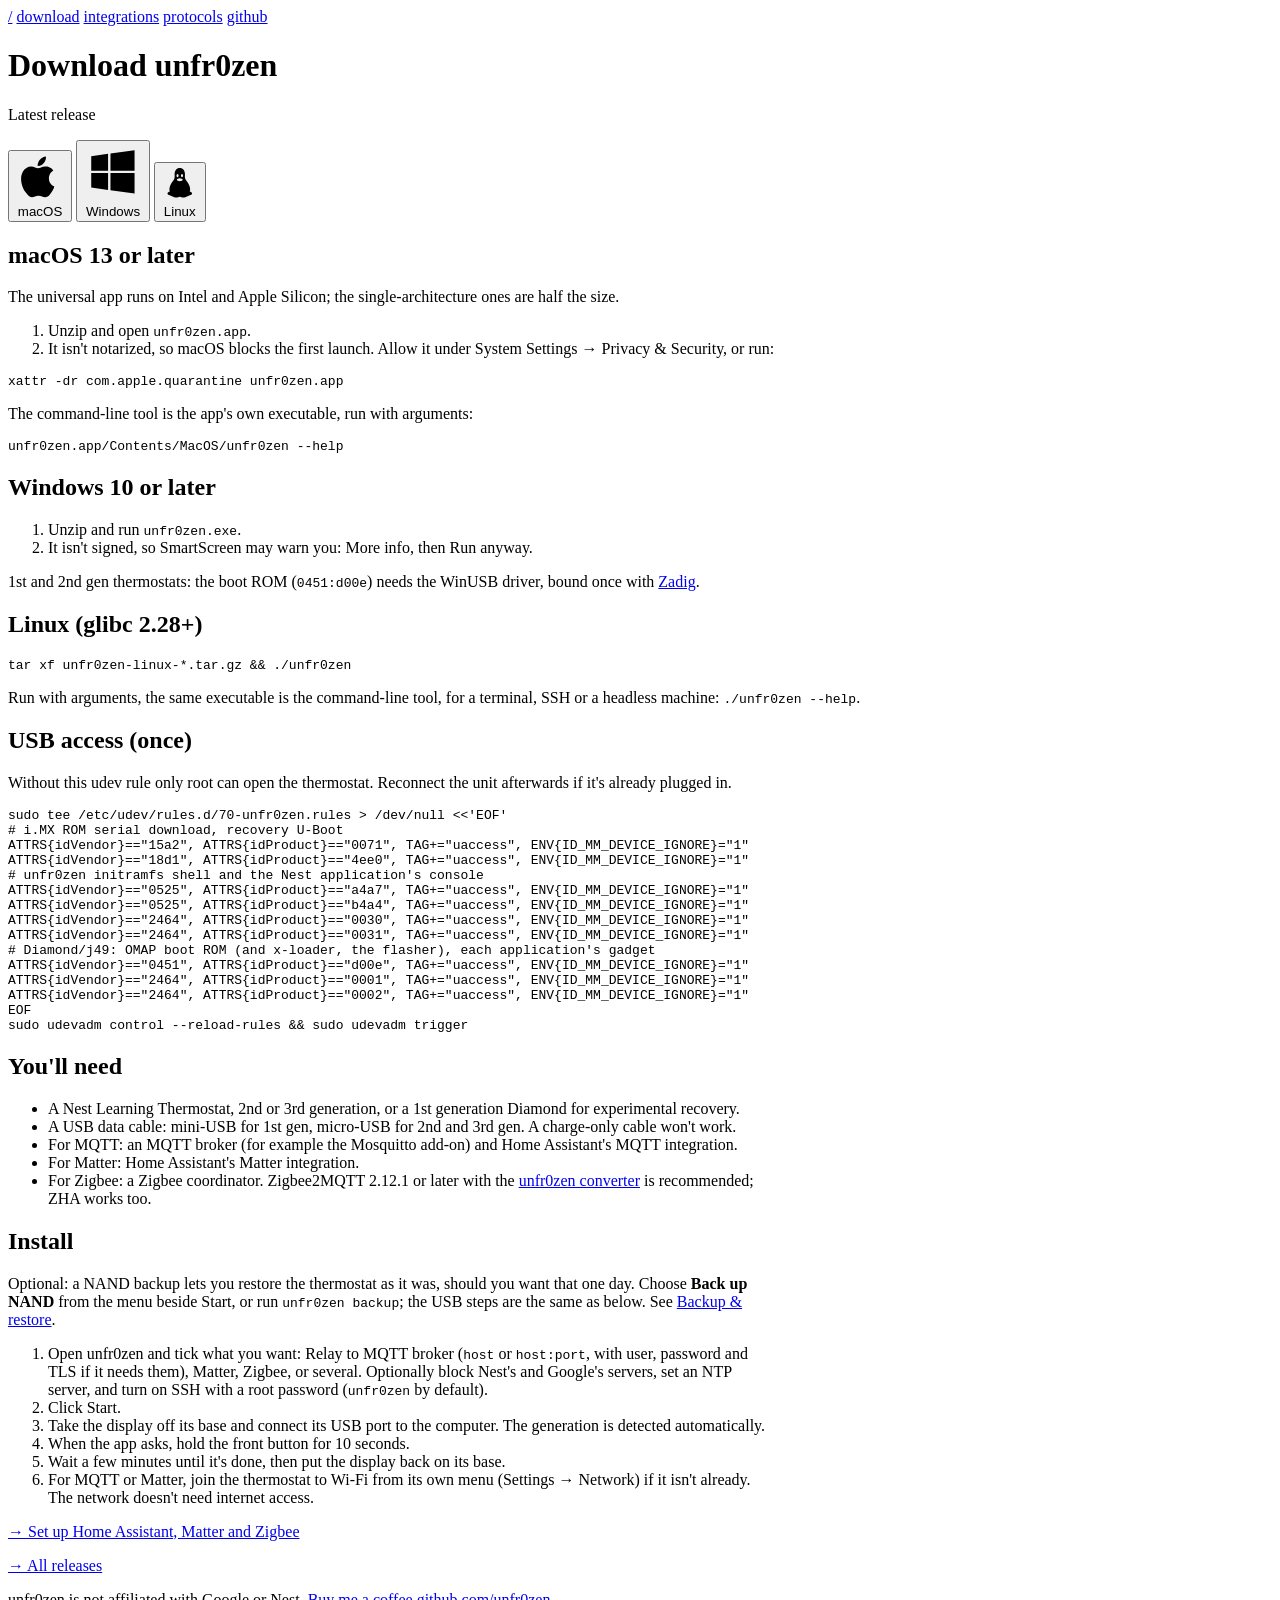
==== download/index.html @ 51fe7f8d "docs: add plausible analytics" ====
<!doctype html>
<html lang="en">
<head>
    <meta charset="utf-8">
    <meta name="viewport" content="width=device-width, initial-scale=1">
    <title>Download · unfr0zen</title>
    <meta name="description" content="Download unfr0zen for Windows, macOS and Linux.">
    <link rel="icon" href="/assets/logo.png">
    <link rel="preconnect" href="https://rsms.me">
    <link rel="stylesheet" href="https://rsms.me/inter/inter.css">
    <link rel="stylesheet" href="/style.css">
    <script async src="https://analytics.unfr0zen.com/js/pa-abmtJ6LBGT69nUpVKESXi.js"></script>
    <script>
      window.plausible=window.plausible||function(){(plausible.q=plausible.q||[]).push(arguments)},plausible.init=plausible.init||function(i){plausible.o=i||{}};
      plausible.init({ endpoint: "https://analytics.unfr0zen.com/api/event" })
    </script>
</head>
<body>
<header>
    <div class="wrap">
        <nav>
            <a href="/">/</a>
            <a href="/download/" class="active">download</a>
            <a href="/integrations/">integrations</a>
            <a href="/protocols/">protocols</a>
            <a href="https://github.com/unfr0zen" target="_blank" rel="noopener">github</a>
        </nav>
    </div>
</header>

<main>
    <div class="os-picker">
        <div class="wrap">
            <h1>Download unfr0zen</h1>
            <p class="version" id="version">Latest release</p>
            <div class="tabs" role="tablist">
                <button class="tab" role="tab" data-os="macos">
                    <svg viewBox="0 0 24 24"><path d="M16.4 12.6c0-2.6 2.1-3.8 2.2-3.9-1.2-1.8-3.1-2-3.7-2-1.6-.2-3.1.9-3.9.9-.8 0-2-.9-3.4-.9-1.7 0-3.3 1-4.2 2.6-1.8 3.1-.5 7.7 1.3 10.2.9 1.2 1.9 2.6 3.2 2.6 1.3-.1 1.8-.8 3.3-.8 1.6 0 2 .8 3.4.8 1.4 0 2.3-1.3 3.1-2.5 1-1.4 1.4-2.8 1.4-2.9-.1 0-2.7-1-2.7-4.1zM13.9 5c.7-.9 1.2-2 1-3.2-1 0-2.3.7-3 1.6-.7.8-1.2 2-1.1 3.1 1.2.1 2.3-.6 3.1-1.5z"/></svg>
                    macOS
                </button>
                <button class="tab" role="tab" data-os="windows">
                    <svg viewBox="0 0 24 24"><path d="M3 5.5 10 4.5v7H3zM11 4.4 21 3v8.5H11zM3 12.5h7v7l-7-1zM11 12.5h10V21l-10-1.4z"/></svg>
                    Windows
                </button>
                <button class="tab" role="tab" data-os="linux">
                    <svg viewBox="0 0 24 24"><path d="M12 2c-2.2 0-3.5 1.8-3.5 4.3 0 1.3.3 2.3-.5 3.6C6.8 11.7 5 13.6 5 16.3c0 .6.1 1.1.3 1.6-.7.3-1.6.6-1.6 1.4 0 1 1.6 1.2 3 1.7 1.2.4 2 1 3 1 .9 0 1.4-.6 2.3-.6s1.4.6 2.3.6c1 0 1.8-.6 3-1 1.4-.5 3-.7 3-1.7 0-.8-.9-1.1-1.6-1.4.2-.5.3-1 .3-1.6 0-2.7-1.8-4.6-3-6.4-.8-1.3-.5-2.3-.5-3.6C15.5 3.8 14.2 2 12 2zm-1.5 4c.4 0 .7.5.7 1.1s-.3 1.1-.7 1.1-.7-.5-.7-1.1.3-1.1.7-1.1zm3 0c.4 0 .7.5.7 1.1s-.3 1.1-.7 1.1-.7-.5-.7-1.1.3-1.1.7-1.1zM12 9c.9 0 2 .6 2 1s-1.1 1-2 1-2-.6-2-1 1.1-1 2-1z"/></svg>
                    Linux
                </button>
            </div>
        </div>
    </div>

    <section class="panel" id="panel-macos">
        <div class="wrap">
            <h2>macOS 13 or later</h2>
            <p>The universal app runs on Intel and Apple Silicon; the single-architecture ones are half the size.</p>
            <div class="files" data-files="macos-universal macos-arm64 macos-x86_64"></div>
            <ol>
                <li>Unzip and open <code>unfr0zen.app</code>.</li>
                <li>It isn't notarized, so macOS blocks the first launch. Allow it under System Settings → Privacy &amp; Security, or run:</li>
            </ol>
            <pre><code>xattr -dr com.apple.quarantine unfr0zen.app</code></pre>
            <p>The command-line tool is the app's own executable, run with arguments:</p>
            <pre><code>unfr0zen.app/Contents/MacOS/unfr0zen --help</code></pre>
        </div>
    </section>

    <section class="panel" id="panel-windows">
        <div class="wrap">
            <h2>Windows 10 or later</h2>
            <div class="files" data-files="windows-x86_64 windows-arm64"></div>
            <ol>
                <li>Unzip and run <code>unfr0zen.exe</code>.</li>
                <li>It isn't signed, so SmartScreen may warn you: More info, then Run anyway.</li>
            </ol>
            <div class="note">1st and 2nd gen thermostats: the boot ROM (<code>0451:d00e</code>) needs the WinUSB driver, bound once with <a href="https://zadig.akeo.ie" target="_blank" rel="noopener">Zadig</a>.</div>
        </div>
    </section>

    <section class="panel" id="panel-linux">
        <div class="wrap">
            <h2>Linux (glibc 2.28+)</h2>
            <div class="files" data-files="linux-x86_64 linux-arm64 linux-riscv64"></div>
            <pre><code>tar xf unfr0zen-linux-*.tar.gz && ./unfr0zen</code></pre>
            <p>Run with arguments, the same executable is the command-line tool, for a terminal, SSH or a headless machine: <code>./unfr0zen --help</code>.</p>
            <h2>USB access (once)</h2>
            <p>Without this udev rule only root can open the thermostat. Reconnect the unit afterwards if it's already plugged in.</p>
            <pre><code>sudo tee /etc/udev/rules.d/70-unfr0zen.rules > /dev/null &lt;&lt;'EOF'
# i.MX ROM serial download, recovery U-Boot
ATTRS{idVendor}=="15a2", ATTRS{idProduct}=="0071", TAG+="uaccess", ENV{ID_MM_DEVICE_IGNORE}="1"
ATTRS{idVendor}=="18d1", ATTRS{idProduct}=="4ee0", TAG+="uaccess", ENV{ID_MM_DEVICE_IGNORE}="1"
# unfr0zen initramfs shell and the Nest application's console
ATTRS{idVendor}=="0525", ATTRS{idProduct}=="a4a7", TAG+="uaccess", ENV{ID_MM_DEVICE_IGNORE}="1"
ATTRS{idVendor}=="0525", ATTRS{idProduct}=="b4a4", TAG+="uaccess", ENV{ID_MM_DEVICE_IGNORE}="1"
ATTRS{idVendor}=="2464", ATTRS{idProduct}=="0030", TAG+="uaccess", ENV{ID_MM_DEVICE_IGNORE}="1"
ATTRS{idVendor}=="2464", ATTRS{idProduct}=="0031", TAG+="uaccess", ENV{ID_MM_DEVICE_IGNORE}="1"
# Diamond/j49: OMAP boot ROM (and x-loader, the flasher), each application's gadget
ATTRS{idVendor}=="0451", ATTRS{idProduct}=="d00e", TAG+="uaccess", ENV{ID_MM_DEVICE_IGNORE}="1"
ATTRS{idVendor}=="2464", ATTRS{idProduct}=="0001", TAG+="uaccess", ENV{ID_MM_DEVICE_IGNORE}="1"
ATTRS{idVendor}=="2464", ATTRS{idProduct}=="0002", TAG+="uaccess", ENV{ID_MM_DEVICE_IGNORE}="1"
EOF
sudo udevadm control --reload-rules && sudo udevadm trigger</code></pre>
        </div>
    </section>

    <section>
        <div class="wrap" style="max-width: 760px;">
            <h2>You'll need</h2>
            <ul>
                <li>A Nest Learning Thermostat, 2nd or 3rd generation, or a 1st generation Diamond for experimental recovery.</li>
                <li>A USB data cable: mini-USB for 1st gen, micro-USB for 2nd and 3rd gen. A charge-only cable won't work.</li>
                <li>For MQTT: an MQTT broker (for example the Mosquitto add-on) and Home Assistant's MQTT integration.</li>
                <li>For Matter: Home Assistant's Matter integration.</li>
                <li>For Zigbee: a Zigbee coordinator. Zigbee2MQTT 2.12.1 or later with the <a href="https://github.com/unfr0zen/unfr0zen/tree/main/integrations/zigbee2mqtt" target="_blank" rel="noopener">unfr0zen converter</a> is recommended; ZHA works too.</li>
            </ul>
            <h2>Install</h2>
            <div class="note">Optional: a NAND backup lets you restore the thermostat as it was, should you want that one day. Choose <b>Back up NAND</b> from the menu beside Start, or run <code>unfr0zen backup</code>; the USB steps are the same as below. See <a href="/integrations/#backup">Backup &amp; restore</a>.</div>
            <ol>
                <li>Open unfr0zen and tick what you want: Relay to MQTT broker (<code>host</code> or <code>host:port</code>, with user, password and TLS if it needs them), Matter, Zigbee, or several. Optionally block Nest's and Google's servers, set an NTP server, and turn on SSH with a root password (<code>unfr0zen</code> by default).</li>
                <li>Click Start.</li>
                <li>Take the display off its base and connect its USB port to the computer. The generation is detected automatically.</li>
                <li>When the app asks, hold the front button for 10 seconds.</li>
                <li>Wait a few minutes until it's done, then put the display back on its base.</li>
                <li>For MQTT or Matter, join the thermostat to Wi-Fi from its own menu (Settings → Network) if it isn't already. The network doesn't need internet access.</li>
            </ol>
            <p><a class="link" href="/integrations/">→ Set up Home Assistant, Matter and Zigbee</a></p>
            <p><a class="link" href="https://github.com/unfr0zen/unfr0zen/releases" target="_blank" rel="noopener">→ All releases</a></p>
        </div>
    </section>
</main>

<footer>
    <div class="wrap">
        <span>unfr0zen is not affiliated with Google or Nest.</span>
        <a href="https://buymeacoffee.com/willtm" target="_blank" rel="noopener">Buy me a coffee</a>
        <a href="https://github.com/unfr0zen" target="_blank" rel="noopener">github.com/unfr0zen</a>
    </div>
</footer>
<script src="/download.js"></script>
</body>
</html>
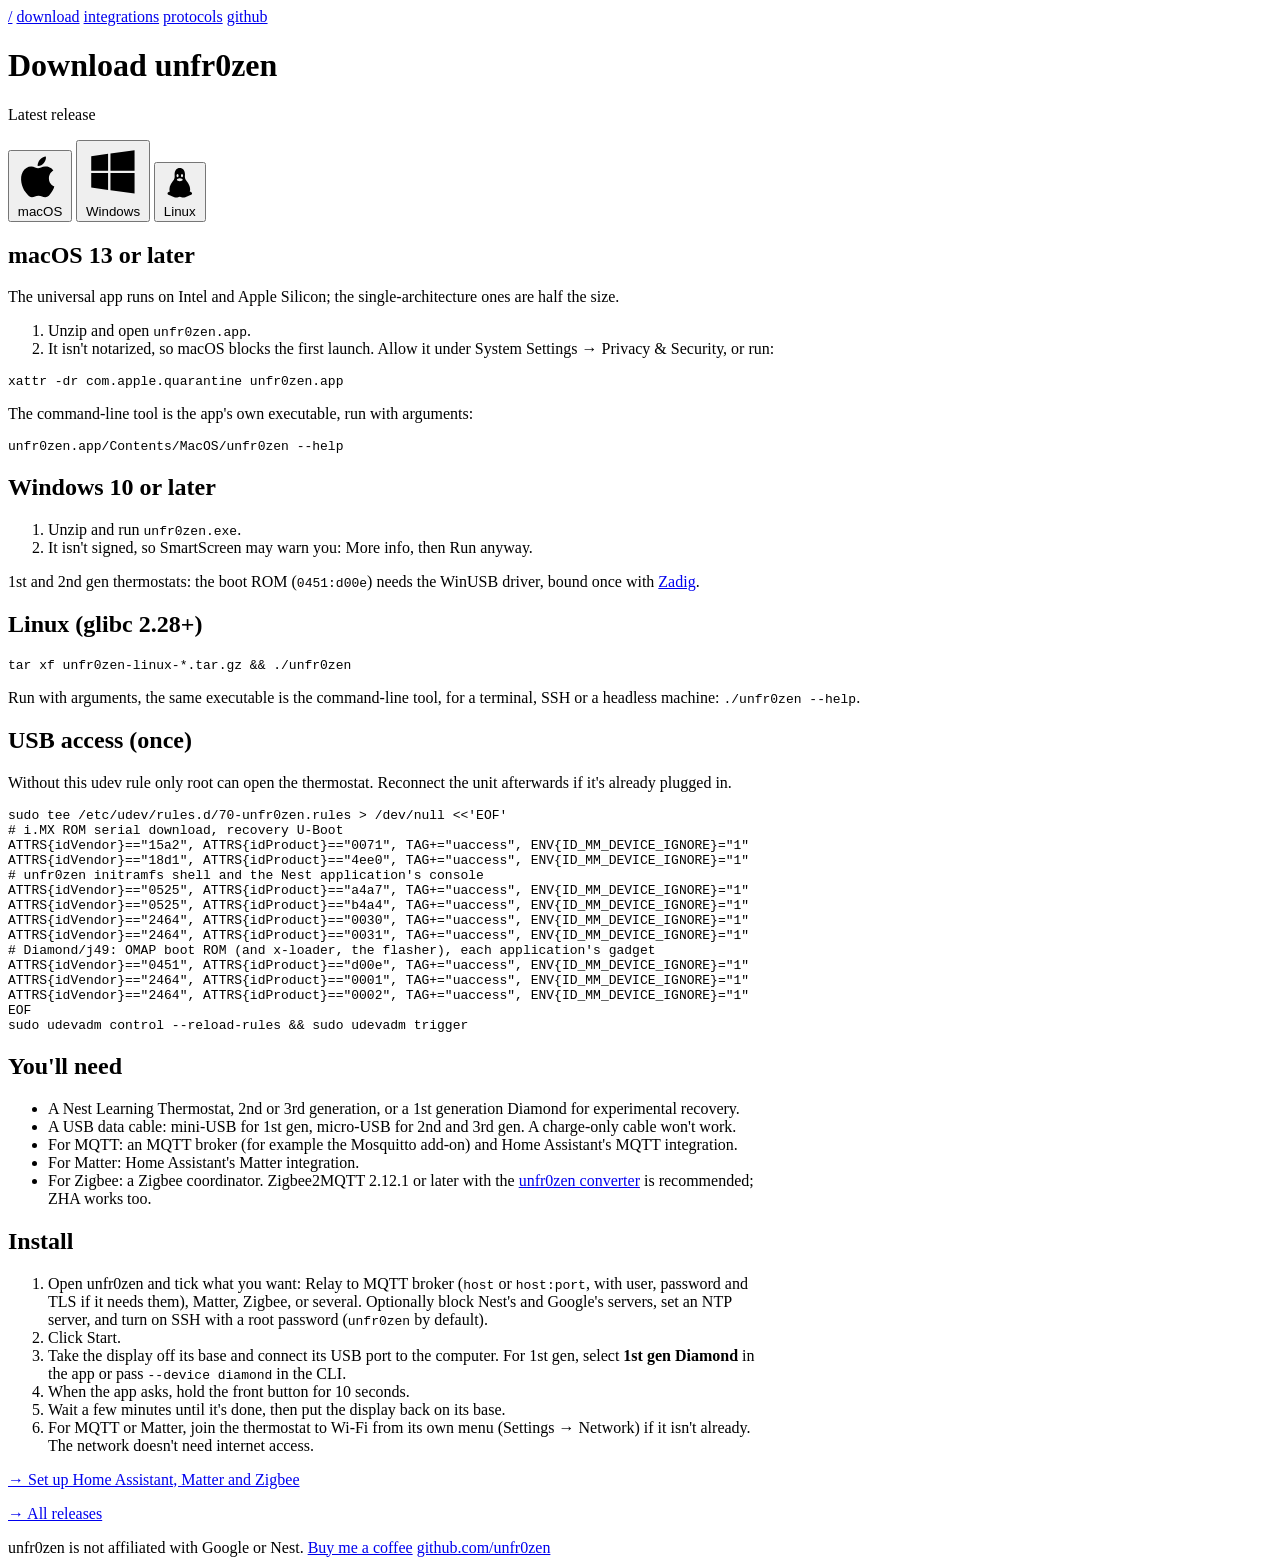
==== commit 77f74df3: "docs: zigbee works with any coordinator, zigbee2mqtt recommended" ====
--- a/download/index.html
+++ b/download/index.html
@@ -9,11 +9,6 @@
     <link rel="preconnect" href="https://rsms.me">
     <link rel="stylesheet" href="https://rsms.me/inter/inter.css">
     <link rel="stylesheet" href="/style.css">
-    <script async src="https://analytics.unfr0zen.com/js/pa-abmtJ6LBGT69nUpVKESXi.js"></script>
-    <script>
-      window.plausible=window.plausible||function(){(plausible.q=plausible.q||[]).push(arguments)},plausible.init=plausible.init||function(i){plausible.o=i||{}};
-      plausible.init({ endpoint: "https://analytics.unfr0zen.com/api/event" })
-    </script>
 </head>
 <body>
 <header>
@@ -114,11 +109,10 @@
                 <li>For Zigbee: a Zigbee coordinator. Zigbee2MQTT 2.12.1 or later with the <a href="https://github.com/unfr0zen/unfr0zen/tree/main/integrations/zigbee2mqtt" target="_blank" rel="noopener">unfr0zen converter</a> is recommended; ZHA works too.</li>
             </ul>
             <h2>Install</h2>
-            <div class="note">Optional: a NAND backup lets you restore the thermostat as it was, should you want that one day. Choose <b>Back up NAND</b> from the menu beside Start, or run <code>unfr0zen backup</code>; the USB steps are the same as below. See <a href="/integrations/#backup">Backup &amp; restore</a>.</div>
             <ol>
                 <li>Open unfr0zen and tick what you want: Relay to MQTT broker (<code>host</code> or <code>host:port</code>, with user, password and TLS if it needs them), Matter, Zigbee, or several. Optionally block Nest's and Google's servers, set an NTP server, and turn on SSH with a root password (<code>unfr0zen</code> by default).</li>
                 <li>Click Start.</li>
-                <li>Take the display off its base and connect its USB port to the computer. The generation is detected automatically.</li>
+                <li>Take the display off its base and connect its USB port to the computer. For 1st gen, select <b>1st gen Diamond</b> in the app or pass <code>--device diamond</code> in the CLI.</li>
                 <li>When the app asks, hold the front button for 10 seconds.</li>
                 <li>Wait a few minutes until it's done, then put the display back on its base.</li>
                 <li>For MQTT or Matter, join the thermostat to Wi-Fi from its own menu (Settings → Network) if it isn't already. The network doesn't need internet access.</li>
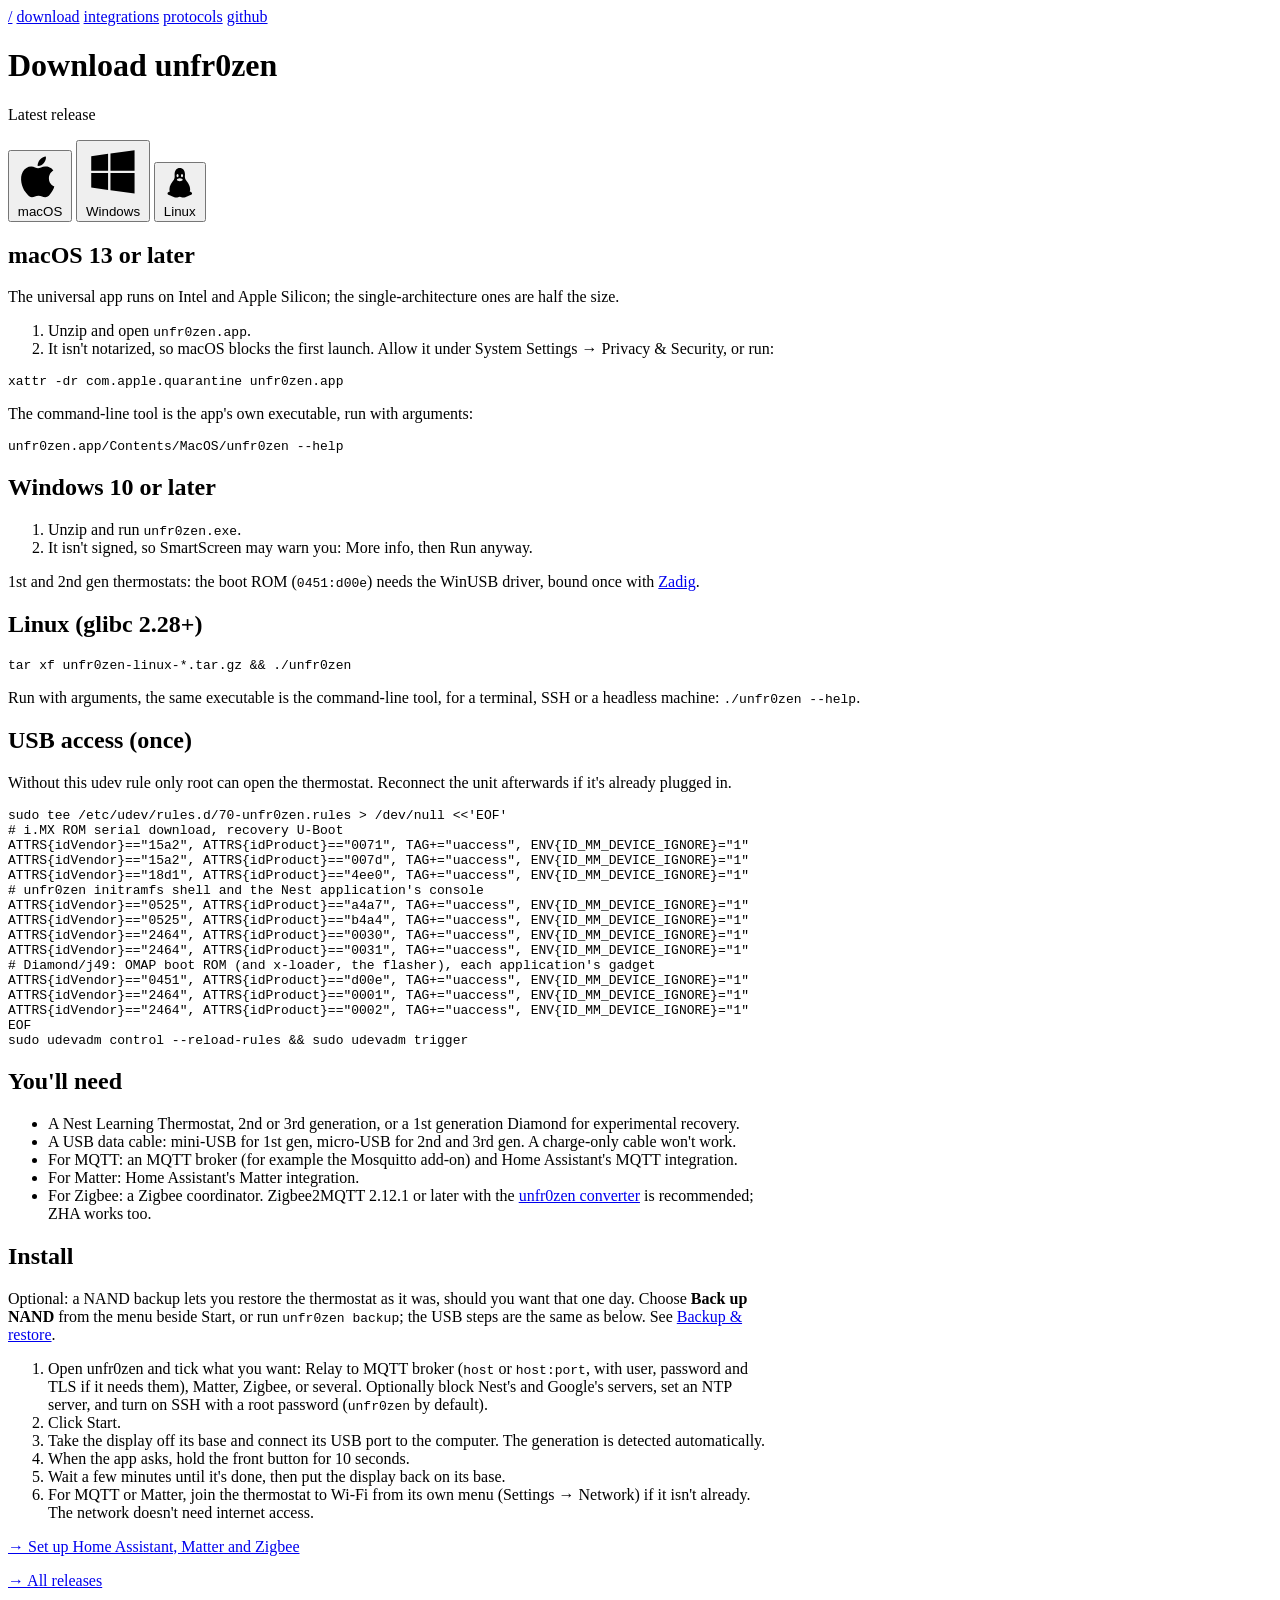
==== commit bbf2b0ef: "docs: grant usb access to onyx" ====
--- a/download/index.html
+++ b/download/index.html
@@ -9,6 +9,11 @@
     <link rel="preconnect" href="https://rsms.me">
     <link rel="stylesheet" href="https://rsms.me/inter/inter.css">
     <link rel="stylesheet" href="/style.css">
+    <script async src="https://analytics.unfr0zen.com/js/pa-abmtJ6LBGT69nUpVKESXi.js"></script>
+    <script>
+      window.plausible=window.plausible||function(){(plausible.q=plausible.q||[]).push(arguments)},plausible.init=plausible.init||function(i){plausible.o=i||{}};
+      plausible.init({ endpoint: "https://analytics.unfr0zen.com/api/event" })
+    </script>
 </head>
 <body>
 <header>
@@ -83,6 +88,7 @@
             <pre><code>sudo tee /etc/udev/rules.d/70-unfr0zen.rules > /dev/null &lt;&lt;'EOF'
 # i.MX ROM serial download, recovery U-Boot
 ATTRS{idVendor}=="15a2", ATTRS{idProduct}=="0071", TAG+="uaccess", ENV{ID_MM_DEVICE_IGNORE}="1"
+ATTRS{idVendor}=="15a2", ATTRS{idProduct}=="007d", TAG+="uaccess", ENV{ID_MM_DEVICE_IGNORE}="1"
 ATTRS{idVendor}=="18d1", ATTRS{idProduct}=="4ee0", TAG+="uaccess", ENV{ID_MM_DEVICE_IGNORE}="1"
 # unfr0zen initramfs shell and the Nest application's console
 ATTRS{idVendor}=="0525", ATTRS{idProduct}=="a4a7", TAG+="uaccess", ENV{ID_MM_DEVICE_IGNORE}="1"
@@ -109,10 +115,11 @@
                 <li>For Zigbee: a Zigbee coordinator. Zigbee2MQTT 2.12.1 or later with the <a href="https://github.com/unfr0zen/unfr0zen/tree/main/integrations/zigbee2mqtt" target="_blank" rel="noopener">unfr0zen converter</a> is recommended; ZHA works too.</li>
             </ul>
             <h2>Install</h2>
+            <div class="note">Optional: a NAND backup lets you restore the thermostat as it was, should you want that one day. Choose <b>Back up NAND</b> from the menu beside Start, or run <code>unfr0zen backup</code>; the USB steps are the same as below. See <a href="/integrations/#backup">Backup &amp; restore</a>.</div>
             <ol>
                 <li>Open unfr0zen and tick what you want: Relay to MQTT broker (<code>host</code> or <code>host:port</code>, with user, password and TLS if it needs them), Matter, Zigbee, or several. Optionally block Nest's and Google's servers, set an NTP server, and turn on SSH with a root password (<code>unfr0zen</code> by default).</li>
                 <li>Click Start.</li>
-                <li>Take the display off its base and connect its USB port to the computer. For 1st gen, select <b>1st gen Diamond</b> in the app or pass <code>--device diamond</code> in the CLI.</li>
+                <li>Take the display off its base and connect its USB port to the computer. The generation is detected automatically.</li>
                 <li>When the app asks, hold the front button for 10 seconds.</li>
                 <li>Wait a few minutes until it's done, then put the display back on its base.</li>
                 <li>For MQTT or Matter, join the thermostat to Wi-Fi from its own menu (Settings → Network) if it isn't already. The network doesn't need internet access.</li>
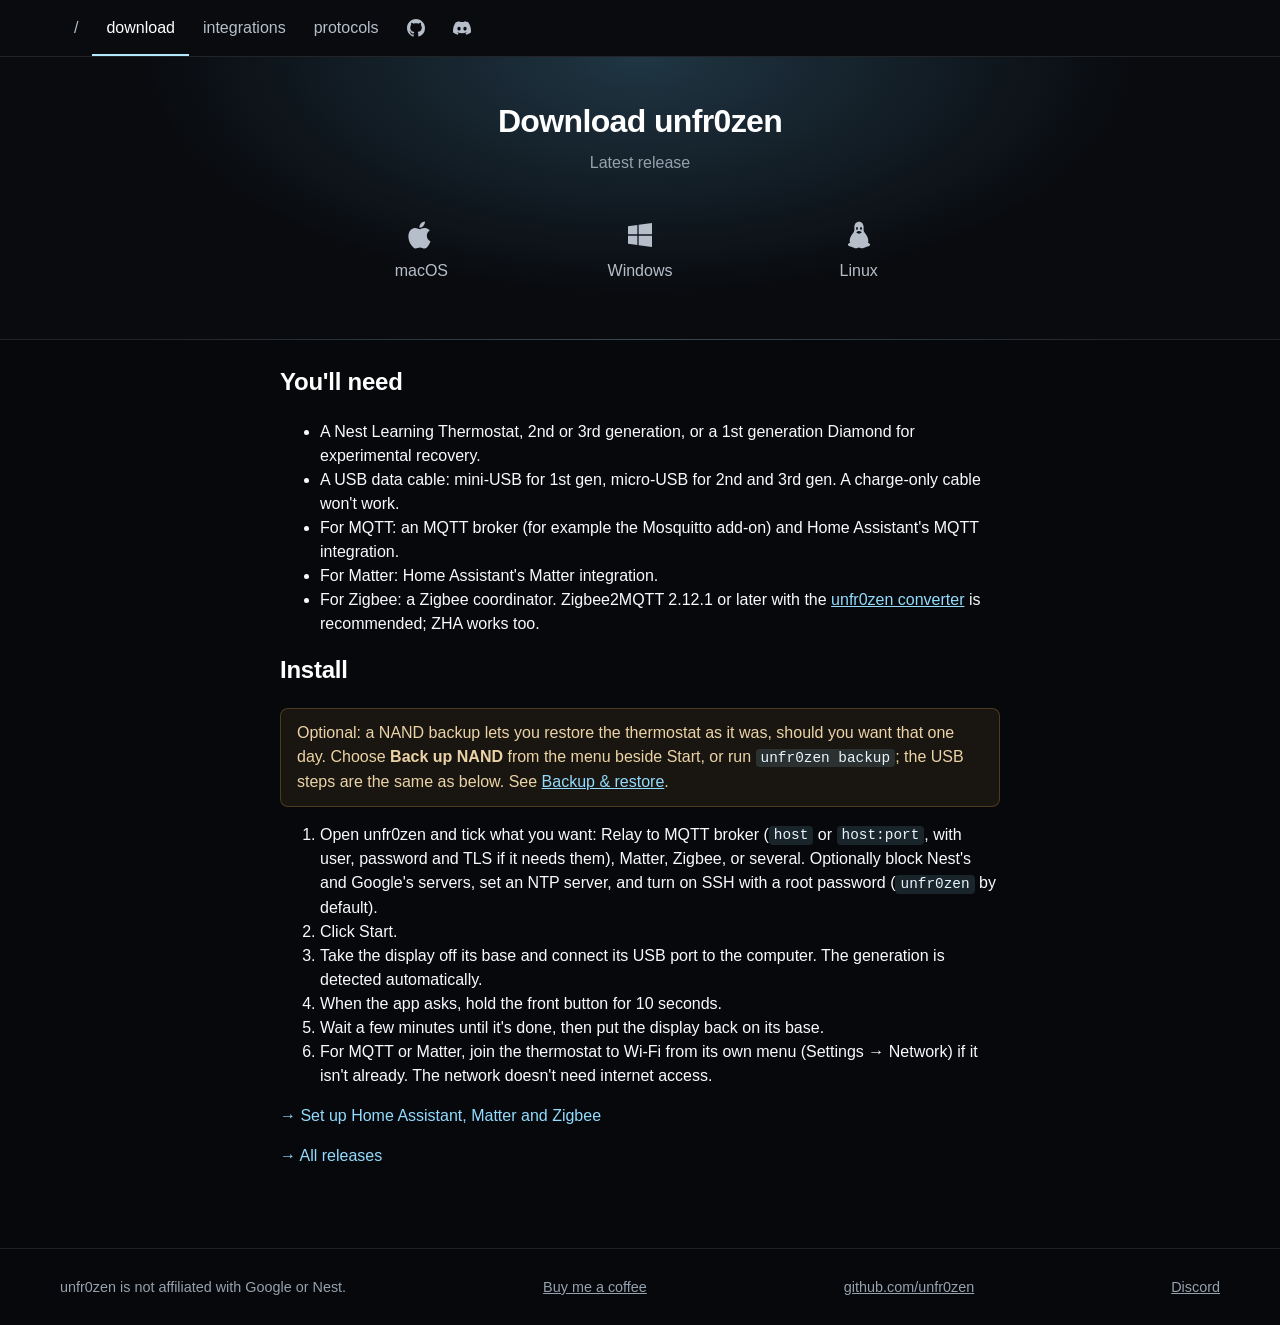
==== commit 120b5002: "feat: add discord link and use github/discord icons in nav" ====
--- a/download/index.html
+++ b/download/index.html
@@ -23,7 +23,8 @@
             <a href="/download/" class="active">download</a>
             <a href="/integrations/">integrations</a>
             <a href="/protocols/">protocols</a>
-            <a href="https://github.com/unfr0zen" target="_blank" rel="noopener">github</a>
+            <a href="https://github.com/unfr0zen" class="icon" target="_blank" rel="noopener" aria-label="GitHub" title="GitHub"><svg viewBox="0 0 16 16" aria-hidden="true"><path d="M8 0C3.58 0 0 3.58 0 8c0 3.54 2.29 6.53 5.47 7.59.4.07.55-.17.55-.38 0-.19-.01-.82-.01-1.49-2.01.37-2.53-.49-2.69-.94-.09-.23-.48-.94-.82-1.13-.28-.15-.68-.52-.01-.53.63-.01 1.08.58 1.23.82.72 1.21 1.87.87 2.33.66.07-.52.28-.87.51-1.07-1.78-.2-3.64-.89-3.64-3.95 0-.87.31-1.59.82-2.15-.08-.2-.36-1.02.08-2.12 0 0 .67-.21 2.2.82.64-.18 1.32-.27 2-.27.68 0 1.36.09 2 .27 1.53-1.04 2.2-.82 2.2-.82.44 1.1.16 1.92.08 2.12.51.56.82 1.27.82 2.15 0 3.07-1.87 3.75-3.65 3.95.29.25.54.73.54 1.48 0 1.07-.01 1.93-.01 2.2 0 .21.15.46.55.38A8.013 8.013 0 0 0 16 8c0-4.42-3.58-8-8-8z"/></svg></a>
+            <a href="https://discord.gg/4YC7Yj3Tx" class="icon" target="_blank" rel="noopener" aria-label="Discord" title="Discord"><svg viewBox="0 0 24 24" aria-hidden="true"><path d="M20.317 4.37a19.791 19.791 0 0 0-4.885-1.515.074.074 0 0 0-.079.037c-.21.375-.444.864-.608 1.25a18.27 18.27 0 0 0-5.487 0 12.64 12.64 0 0 0-.617-1.25.077.077 0 0 0-.079-.037A19.736 19.736 0 0 0 3.677 4.37a.07.07 0 0 0-.032.027C.533 9.046-.32 13.58.099 18.057a.082.082 0 0 0 .031.057 19.9 19.9 0 0 0 5.993 3.03.078.078 0 0 0 .084-.028c.462-.63.874-1.295 1.226-1.994a.076.076 0 0 0-.041-.106 13.107 13.107 0 0 1-1.872-.892.077.077 0 0 1-.008-.128 10.2 10.2 0 0 0 .372-.292.074.074 0 0 1 .077-.01c3.928 1.793 8.18 1.793 12.062 0a.074.074 0 0 1 .078.01c.12.098.246.198.373.292a.077.077 0 0 1-.006.127 12.299 12.299 0 0 1-1.873.892.077.077 0 0 0-.041.107c.36.698.772 1.362 1.225 1.993a.076.076 0 0 0 .084.028 19.839 19.839 0 0 0 6.002-3.03.077.077 0 0 0 .032-.054c.5-5.177-.838-9.674-3.549-13.66a.061.061 0 0 0-.031-.03zM8.02 15.33c-1.183 0-2.157-1.085-2.157-2.419 0-1.333.956-2.419 2.157-2.419 1.21 0 2.176 1.096 2.157 2.42 0 1.333-.956 2.418-2.157 2.418zm7.975 0c-1.183 0-2.157-1.085-2.157-2.419 0-1.333.955-2.419 2.157-2.419 1.21 0 2.176 1.096 2.157 2.42 0 1.333-.946 2.418-2.157 2.418z"/></svg></a>
         </nav>
     </div>
 </header>
@@ -135,6 +136,7 @@
         <span>unfr0zen is not affiliated with Google or Nest.</span>
         <a href="https://buymeacoffee.com/willtm" target="_blank" rel="noopener">Buy me a coffee</a>
         <a href="https://github.com/unfr0zen" target="_blank" rel="noopener">github.com/unfr0zen</a>
+        <a href="https://discord.gg/4YC7Yj3Tx" target="_blank" rel="noopener">Discord</a>
     </div>
 </footer>
 <script src="/download.js"></script>
--- a/style.css
+++ b/style.css
@@ -0,0 +1,520 @@
+:root {
+    --bg: #06080b;
+    --bg-raised: #141920;
+    --bg-header: #090b0f;
+    --border: rgba(255, 255, 255, 0.1);
+    --border-strong: rgba(255, 255, 255, 0.18);
+    --text: #f8fafc;
+    --text-body: #cdd4dd;
+    --muted: #97a1ae;
+    --ice: #b3e9ff;
+    --ice-dim: #93dcff;
+    --ice-glow: rgba(111, 205, 255, 0.22);
+    --ice-grad: linear-gradient(180deg, #a8e7ff, #3bb3f4);
+    --ice-grad-hover: linear-gradient(180deg, #bdedff, #52c0f8);
+    --mono: ui-monospace, SFMono-Regular, Menlo, Consolas, monospace;
+}
+
+* { box-sizing: border-box; }
+
+html { color-scheme: dark; }
+
+body {
+    margin: 0;
+    background: var(--bg);
+    color: var(--text);
+    font-family: InterVariable, Inter, -apple-system, BlinkMacSystemFont, "Segoe UI", sans-serif;
+    /* Slashed zero, so the 0 in unfr0zen doesn't read as an O. */
+    font-feature-settings: "zero";
+    line-height: 1.5;
+    -webkit-font-smoothing: antialiased;
+}
+
+a { color: var(--ice-dim); }
+
+a:hover { color: var(--ice); }
+
+:focus-visible {
+    outline: 2px solid var(--ice);
+    outline-offset: 2px;
+}
+
+h1, h2, h3 { color: #fff; }
+
+code {
+    font-family: var(--mono);
+    font-size: 0.9em;
+    color: #e6f5fe;
+    background: rgba(159, 224, 255, 0.13);
+    padding: 0.1em 0.35em;
+    border-radius: 4px;
+}
+
+.wrap {
+    max-width: 1200px;
+    margin: 0 auto;
+    padding: 0 20px;
+}
+
+/* Header */
+
+header {
+    background: var(--bg-header);
+    border-bottom: 1px solid var(--border);
+}
+
+header .wrap {
+    display: flex;
+    align-items: center;
+    justify-content: space-between;
+    min-height: 56px;
+    gap: 16px;
+}
+
+nav {
+    display: flex;
+    flex-wrap: wrap;
+}
+
+nav a {
+    padding: 16px 14px 14px;
+    color: #b6bec9;
+    text-decoration: none;
+    border-bottom: 2px solid transparent;
+    transition: color 0.15s;
+}
+
+nav a:hover { color: #fff; }
+
+nav a.icon {
+    display: flex;
+    align-items: center;
+}
+
+nav a.icon svg {
+    width: 18px;
+    height: 18px;
+    fill: currentColor;
+}
+
+nav a.active {
+    color: #fff;
+    font-weight: 500;
+    border-bottom-color: var(--ice);
+}
+
+/* Buttons */
+
+.btn {
+    display: inline-block;
+    padding: 10px 25px;
+    font-size: 1rem;
+    color: #fff;
+    border-radius: 6px;
+    text-decoration: none;
+    border: 1px solid transparent;
+    transition: background 0.15s, border-color 0.15s;
+}
+
+.btn-ice {
+    color: #061219;
+    font-weight: 500;
+    background: var(--ice-grad);
+    box-shadow: inset 0 1px 0 rgba(255, 255, 255, 0.45), 0 0 36px var(--ice-glow);
+}
+.btn-ice:hover { background: var(--ice-grad-hover); color: #061219; }
+
+.btn-dark {
+    background: rgba(255, 255, 255, 0.06);
+    border-color: var(--border-strong);
+}
+.btn-dark:hover {
+    color: #fff;
+    background: rgba(255, 255, 255, 0.11);
+    border-color: rgba(255, 255, 255, 0.3);
+}
+
+.btn-small {
+    padding: 6px 18px;
+    font-weight: 500;
+}
+
+.link {
+    color: var(--ice-dim);
+    text-decoration: none;
+}
+.link:hover { text-decoration: underline; }
+
+/* Hero */
+
+.hero {
+    background:
+        radial-gradient(ellipse 70% 85% at 72% 40%, var(--ice-glow), transparent 70%),
+        linear-gradient(to bottom, var(--bg-header), var(--bg) 40%);
+    min-height: max(60vh, 560px);
+    display: flex;
+    align-items: center;
+    padding: 48px 0;
+}
+
+.hero .wrap {
+    display: flex;
+    align-items: center;
+    gap: 48px;
+}
+
+.hero-text { flex: 1; }
+
+.hero-title {
+    display: flex;
+    align-items: center;
+    gap: 12px;
+}
+
+.hero-title img {
+    width: 64px;
+    height: 64px;
+    border-radius: 14px;
+}
+
+.hero-title h1 {
+    margin: 0;
+    font-size: 40px;
+    font-weight: 600;
+    letter-spacing: -0.025em;
+}
+
+.hero h2 {
+    font-size: 2.5rem;
+    font-weight: 600;
+    line-height: 1.15;
+    letter-spacing: -0.03em;
+    margin: 24px 0 0;
+    max-width: 640px;
+}
+
+.hero p {
+    font-size: 20px;
+    font-weight: 300;
+    color: #b0b9c5;
+    margin: 14px 0 0;
+    max-width: 600px;
+}
+
+.buttons {
+    display: flex;
+    flex-wrap: wrap;
+    gap: 13px;
+    margin-top: 40px;
+}
+
+.quicklinks {
+    display: flex;
+    flex-direction: column;
+    gap: 10px;
+    margin-top: 36px;
+}
+
+/* App screenshot, a transparent PNG with the macOS window shadow */
+
+.screenshot {
+    flex: none;
+    width: 460px;
+    height: auto;
+}
+
+@media (max-width: 900px) {
+    .screenshot { display: none; }
+    .hero { min-height: 0; }
+    .hero h2 { font-size: 1.6rem; }
+}
+
+/* Sections */
+
+section { padding: 24px 0 64px; }
+
+section > .wrap > h2 {
+    font-size: 1.5rem;
+    font-weight: 600;
+    letter-spacing: -0.01em;
+    margin: 0 0 20px;
+}
+
+.grid {
+    display: grid;
+    grid-template-columns: repeat(auto-fill, minmax(320px, 1fr));
+    gap: 20px;
+}
+
+.card {
+    background: var(--bg-raised);
+    border: 1px solid var(--border);
+    border-radius: 10px;
+    overflow: hidden;
+    box-shadow: inset 0 1px 0 rgba(255, 255, 255, 0.07), 0 8px 24px rgba(0, 0, 0, 0.35);
+}
+
+.card h3 {
+    display: flex;
+    align-items: center;
+    gap: 10px;
+    margin: 0;
+    padding: 16px 18px 0;
+    font-size: 1rem;
+    font-weight: 600;
+}
+
+/* Line icons from Lucide (ISC license). */
+.card h3 svg,
+.doc h2 svg {
+    flex: none;
+    width: 20px;
+    height: 20px;
+    fill: none;
+    stroke: var(--ice);
+    stroke-width: 2;
+    stroke-linecap: round;
+    stroke-linejoin: round;
+}
+
+.card p {
+    margin: 0;
+    padding: 8px 18px 18px;
+    color: var(--text-body);
+}
+
+table {
+    width: 100%;
+    border-collapse: collapse;
+    background: var(--bg-raised);
+    border: 1px solid var(--border);
+    border-radius: 10px;
+    overflow: hidden;
+}
+
+th, td {
+    text-align: left;
+    padding: 12px 18px;
+    border-bottom: 1px solid var(--border);
+}
+
+th {
+    color: #fff;
+    font-weight: 600;
+    border-bottom-color: var(--border-strong);
+}
+
+td { color: var(--text-body); }
+
+tr:last-child td { border-bottom: none; }
+
+.table-scroll { overflow-x: auto; }
+
+/* Download page */
+
+.os-picker {
+    background:
+        radial-gradient(ellipse 55% 120% at 50% 0%, var(--ice-glow), transparent 70%),
+        var(--bg-header);
+    border-bottom: 1px solid var(--border);
+    padding: 40px 0;
+}
+
+.os-picker h1 {
+    text-align: center;
+    margin: 0 0 6px;
+    font-weight: 600;
+    letter-spacing: -0.02em;
+}
+
+.os-picker .version {
+    text-align: center;
+    color: var(--muted);
+    margin: 0 0 28px;
+}
+
+.tabs {
+    display: grid;
+    grid-template-columns: repeat(3, 1fr);
+    gap: 16px;
+    max-width: 640px;
+    margin: 0 auto;
+}
+
+.tab {
+    font: inherit;
+    color: #b6bec9;
+    background: transparent;
+    border: 1px solid transparent;
+    border-radius: 8px;
+    height: 96px;
+    cursor: pointer;
+    display: flex;
+    flex-direction: column;
+    align-items: center;
+    justify-content: center;
+    gap: 8px;
+    transition: color 0.15s, background 0.15s, border-color 0.15s;
+}
+
+.tab svg {
+    width: 32px;
+    height: 32px;
+    fill: currentColor;
+}
+
+.tab:hover {
+    color: #fff;
+    background: rgba(255, 255, 255, 0.04);
+}
+
+.tab.active {
+    color: #fff;
+    font-weight: 600;
+    border-color: rgba(159, 224, 255, 0.65);
+    background: rgba(159, 224, 255, 0.12);
+    box-shadow: 0 0 28px var(--ice-glow);
+}
+
+.panel { display: none; padding-bottom: 0; }
+.panel.active { display: block; }
+
+.panel .wrap { max-width: 760px; }
+
+.files {
+    display: flex;
+    flex-wrap: wrap;
+    gap: 12px;
+    margin: 8px 0 28px;
+}
+
+.panel h2 {
+    font-size: 1.25rem;
+    margin: 32px 0 8px;
+}
+
+.panel ol, .panel ul { padding-left: 22px; color: var(--text-body); }
+.panel li { margin: 6px 0; }
+
+.note {
+    border-radius: 8px;
+    padding: 12px 16px;
+    margin: 16px 0;
+    background: rgba(255, 190, 92, 0.08);
+    border: 1px solid rgba(255, 190, 92, 0.22);
+    color: #ecd3a6;
+}
+
+pre {
+    position: relative;
+    background: #0b0e13;
+    border: 1px solid var(--border);
+    border-radius: 10px;
+    padding: 16px 56px 16px 16px;
+    overflow-x: auto;
+    font-family: var(--mono);
+    font-size: 0.85rem;
+    line-height: 1.5;
+    color: #e3eaf2;
+}
+
+pre code { background: none; padding: 0; font-size: inherit; color: inherit; }
+
+.copy {
+    position: absolute;
+    top: 8px;
+    right: 8px;
+    font: 12px var(--mono);
+    color: #c3c9d2;
+    background: rgba(255, 255, 255, 0.06);
+    border: 1px solid var(--border-strong);
+    border-radius: 5px;
+    padding: 4px 8px;
+    cursor: pointer;
+    transition: color 0.15s, background 0.15s;
+}
+.copy:hover { color: #fff; background: rgba(255, 255, 255, 0.1); }
+
+/* Footer */
+
+footer {
+    border-top: 1px solid var(--border);
+    color: var(--muted);
+    font-size: 0.9rem;
+    padding: 28px 0;
+}
+
+footer .wrap {
+    display: flex;
+    flex-wrap: wrap;
+    justify-content: space-between;
+    gap: 12px;
+}
+
+footer a { color: var(--muted); }
+footer a:hover { color: var(--text); }
+
+@media (max-width: 600px) {
+    header .btn { display: none; }
+    nav a { padding: 16px 6px 14px; font-size: 0.9rem; }
+    .tab { height: 80px; font-size: 0.9rem; }
+    .grid { grid-template-columns: 1fr; }
+}
+
+/* Documentation pages */
+
+.doc .wrap { max-width: 860px; }
+
+.doc h1 {
+    font-size: 2rem;
+    font-weight: 600;
+    letter-spacing: -0.02em;
+    margin: 24px 0 12px;
+}
+
+.doc .wrap > h2 {
+    display: flex;
+    align-items: center;
+    gap: 12px;
+    font-size: 1.4rem;
+    letter-spacing: -0.01em;
+    margin: 48px 0 12px;
+    scroll-margin-top: 16px;
+}
+
+.doc h2 svg { width: 24px; height: 24px; }
+.doc h3 { font-size: 1.1rem; margin: 28px 0 8px; }
+
+.doc p, .doc li { color: var(--text-body); overflow-wrap: break-word; }
+.doc b { color: var(--text); font-weight: 600; }
+.doc ol, .doc ul { padding-left: 22px; }
+.doc li { margin: 6px 0; }
+.doc table { margin: 4px 0 12px; }
+
+/* On phones a row is a block: each cell on its own line under its column's
+   name (data-label). */
+@media (max-width: 600px) {
+    .doc thead { display: none; }
+    .doc table, .doc tbody, .doc tr, .doc td { display: block; }
+    .doc tr { padding: 10px 16px; border-bottom: 1px solid var(--border); }
+    .doc tr:last-child { border-bottom: none; }
+    .doc td { padding: 3px 0; border: none; overflow-wrap: break-word; }
+    .doc td:first-child { color: var(--text); }
+    .doc td[data-label]::before {
+        content: attr(data-label);
+        display: block;
+        font-size: 0.75rem;
+        color: var(--muted);
+    }
+}
+
+.doc .badge { margin: 4px 0 20px; }
+.doc .badge img { display: block; height: 40px; }
+
+.toc {
+    display: flex;
+    flex-wrap: wrap;
+    gap: 6px 18px;
+    list-style: none;
+    padding: 0 !important;
+}
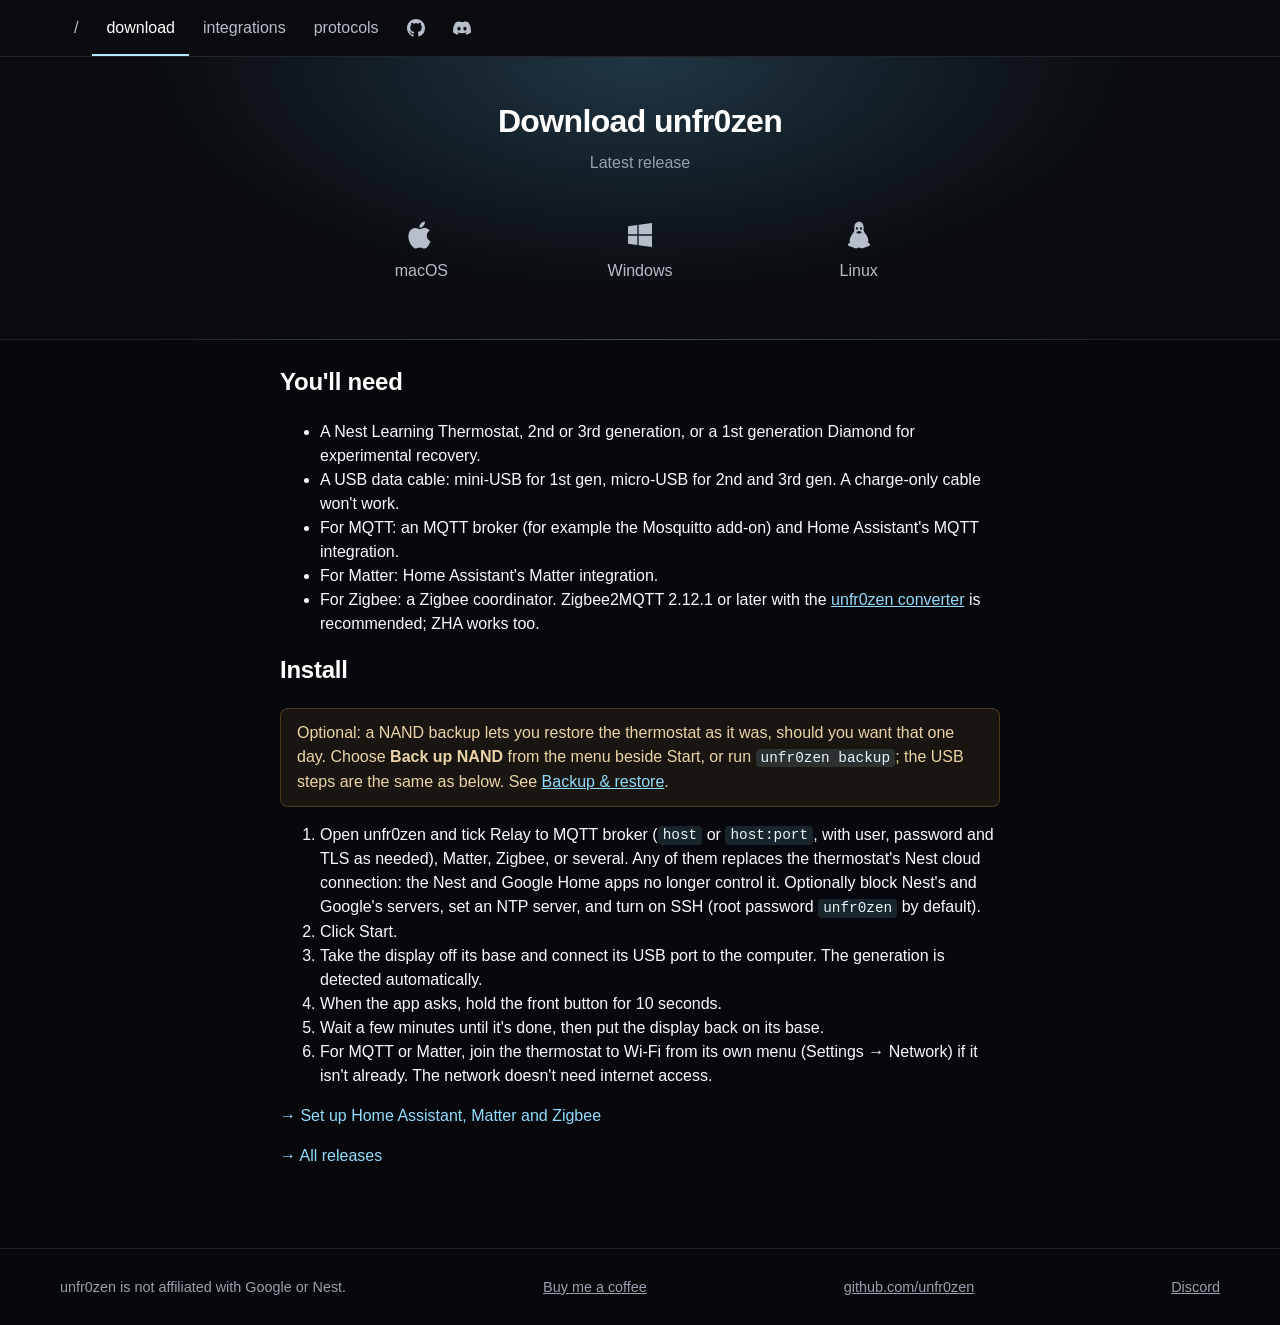
==== commit 962b5c28: "docs: windows fix for an android driver claiming the gen 3 recovery device" ====
--- a/download/index.html
+++ b/download/index.html
@@ -5,7 +5,9 @@
     <meta name="viewport" content="width=device-width, initial-scale=1">
     <title>Download · unfr0zen</title>
     <meta name="description" content="Download unfr0zen for Windows, macOS and Linux.">
-    <link rel="icon" href="/assets/logo.png">
+    <link rel="icon" href="/favicon.ico" sizes="16x16 32x32 48x48">
+    <link rel="icon" type="image/png" href="/assets/logo.png" sizes="256x256">
+    <link rel="apple-touch-icon" href="/assets/apple-touch-icon.png">
     <link rel="preconnect" href="https://rsms.me">
     <link rel="stylesheet" href="https://rsms.me/inter/inter.css">
     <link rel="stylesheet" href="/style.css">
@@ -75,6 +77,7 @@
                 <li>It isn't signed, so SmartScreen may warn you: More info, then Run anyway.</li>
             </ol>
             <div class="note">1st and 2nd gen thermostats: the boot ROM (<code>0451:d00e</code>) needs the WinUSB driver, bound once with <a href="https://zadig.akeo.ie" target="_blank" rel="noopener">Zadig</a>.</div>
+            <div class="note">3rd gen: if a run stops with <code>ACM interface for 18d1:4ee0 did not appear</code>, an Android driver installed earlier has claimed the recovery device. While the thermostat is in recovery, open Device Manager, find <b>Android Bootloader Interface</b>, choose Update driver → Browse my computer → Let me pick → Universal Serial Bus devices → <b>USB Composite Device</b>. The choice persists; run again.</div>
         </div>
     </section>
 
@@ -83,7 +86,7 @@
             <h2>Linux (glibc 2.28+)</h2>
             <div class="files" data-files="linux-x86_64 linux-arm64 linux-riscv64"></div>
             <pre><code>tar xf unfr0zen-linux-*.tar.gz && ./unfr0zen</code></pre>
-            <p>Run with arguments, the same executable is the command-line tool, for a terminal, SSH or a headless machine: <code>./unfr0zen --help</code>.</p>
+            <p>With arguments, the same executable is the command-line tool, for a terminal, SSH or a headless machine: <code>./unfr0zen --help</code>.</p>
             <h2>USB access (once)</h2>
             <p>Without this udev rule only root can open the thermostat. Reconnect the unit afterwards if it's already plugged in.</p>
             <pre><code>sudo tee /etc/udev/rules.d/70-unfr0zen.rules > /dev/null &lt;&lt;'EOF'
@@ -118,7 +121,7 @@
             <h2>Install</h2>
             <div class="note">Optional: a NAND backup lets you restore the thermostat as it was, should you want that one day. Choose <b>Back up NAND</b> from the menu beside Start, or run <code>unfr0zen backup</code>; the USB steps are the same as below. See <a href="/integrations/#backup">Backup &amp; restore</a>.</div>
             <ol>
-                <li>Open unfr0zen and tick what you want: Relay to MQTT broker (<code>host</code> or <code>host:port</code>, with user, password and TLS if it needs them), Matter, Zigbee, or several. Optionally block Nest's and Google's servers, set an NTP server, and turn on SSH with a root password (<code>unfr0zen</code> by default).</li>
+                <li>Open unfr0zen and tick Relay to MQTT broker (<code>host</code> or <code>host:port</code>, with user, password and TLS as needed), Matter, Zigbee, or several. Any of them replaces the thermostat's Nest cloud connection: the Nest and Google Home apps no longer control it. Optionally block Nest's and Google's servers, set an NTP server, and turn on SSH (root password <code>unfr0zen</code> by default).</li>
                 <li>Click Start.</li>
                 <li>Take the display off its base and connect its USB port to the computer. The generation is detected automatically.</li>
                 <li>When the app asks, hold the front button for 10 seconds.</li>
--- a/style.css
+++ b/style.css
@@ -154,16 +154,23 @@
     min-height: max(60vh, 560px);
     display: flex;
     align-items: center;
-    padding: 48px 0;
+    padding: 48px 0 16px;
 }
 
 .hero .wrap {
-    display: flex;
-    align-items: center;
-    gap: 48px;
-}
-
-.hero-text { flex: 1; }
+    width: 100%;
+}
+
+/* The words and the title at the left, what to do next at the right, so the
+   screenshot under them starts high on the page. */
+
+.hero-text {
+    display: grid;
+    grid-template-columns: 1fr auto;
+    column-gap: 48px;
+}
+
+.hero-text > * { grid-column: 1; }
 
 .hero-title {
     display: flex;
@@ -171,10 +178,36 @@
     gap: 12px;
 }
 
-.hero-title img {
-    width: 64px;
-    height: 64px;
-    border-radius: 14px;
+.hero-logo {
+    position: relative;
+    flex: none;
+    width: 96px;
+    height: 96px;
+    border-radius: 21px;
+    overflow: hidden;
+    box-shadow: 0 -8px 32px 0 rgba(150, 210, 255, 0.45);
+}
+
+.hero-logo img {
+    display: block;
+    width: 100%;
+    height: 100%;
+}
+
+/* A glint across the icon, then a rest. */
+
+.hero-logo::after {
+    content: "";
+    position: absolute;
+    inset: 0;
+    background: linear-gradient(115deg, transparent 20%, rgba(179, 233, 255, 0.16) 50%, transparent 80%);
+    transform: translateX(-100%);
+    animation: glint 8s ease-in-out 0.5s infinite;
+}
+
+@keyframes glint {
+    0% { transform: translateX(-100%); }
+    15%, 100% { transform: translateX(100%); }
 }
 
 .hero-title h1 {
@@ -183,6 +216,8 @@
     font-weight: 600;
     letter-spacing: -0.025em;
 }
+
+.hero-title .zero { color: var(--ice-dim); }
 
 .hero h2 {
     font-size: 2.5rem;
@@ -205,26 +240,99 @@
     display: flex;
     flex-wrap: wrap;
     gap: 13px;
-    margin-top: 40px;
+}
+
+.hero-text > .buttons {
+    grid-column: 2;
+    grid-row: 1 / span 2;
+    align-self: end;
 }
 
 .quicklinks {
     display: flex;
     flex-direction: column;
     gap: 10px;
-    margin-top: 36px;
+}
+
+.hero-text > .quicklinks {
+    grid-column: 2;
+    grid-row: 3;
+    margin-top: 14px;
 }
 
 /* App screenshot, a transparent PNG with the macOS window shadow */
 
+.shots {
+    position: relative;
+    max-width: 1192px;
+    margin-top: 16px;
+}
+
 .screenshot {
-    flex: none;
-    width: 460px;
+    display: block;
+    width: 100%;
     height: auto;
+    opacity: 0;
+    transition: opacity 0.4s;
+}
+
+.screenshot.is-shown { opacity: 1; }
+
+.screenshot:not(:first-child) {
+    position: absolute;
+    inset: 0;
+}
+
+/* The arrows sit in the transparent margin beside the window, clear of what
+   it shows; that margin is 40px wide at the narrowest the screenshots appear. */
+
+.shot-nav {
+    position: absolute;
+    top: 48%;
+    display: flex;
+    align-items: center;
+    justify-content: center;
+    width: 38px;
+    height: 38px;
+    padding: 0;
+    color: var(--text);
+    background: var(--bg-raised);
+    border: 1px solid var(--border-strong);
+    border-radius: 50%;
+    cursor: pointer;
+    opacity: 0.7;
+    transform: translateY(-50%);
+    transition: opacity 0.15s;
+}
+
+.shot-nav[hidden] { display: none; }
+
+.shot-nav:hover, .shot-nav:focus-visible { opacity: 1; }
+
+.shot-prev { left: 0; }
+
+.shot-next { right: 0; }
+
+.shot-nav svg {
+    width: 18px;
+    height: 18px;
+    fill: none;
+    stroke: currentColor;
+    stroke-width: 2;
+    stroke-linecap: round;
+    stroke-linejoin: round;
+}
+
+@media (prefers-reduced-motion: reduce) {
+    .screenshot { transition: none; }
+    .hero-logo::after { animation: none; }
 }
 
 @media (max-width: 900px) {
-    .screenshot { display: none; }
+    .shots { display: none; }
+    .hero-text { display: block; }
+    .hero-text > .buttons { margin-top: 40px; }
+    .hero-text > .quicklinks { margin-top: 36px; }
     .hero { min-height: 0; }
     .hero h2 { font-size: 1.6rem; }
 }
@@ -309,6 +417,9 @@
 tr:last-child td { border-bottom: none; }
 
 .table-scroll { overflow-x: auto; }
+
+/* Supported thermostats: the columns after the codename centred. */
+.devices th:nth-child(n+3), .devices td:nth-child(n+3) { text-align: center; }
 
 /* Download page */
 
